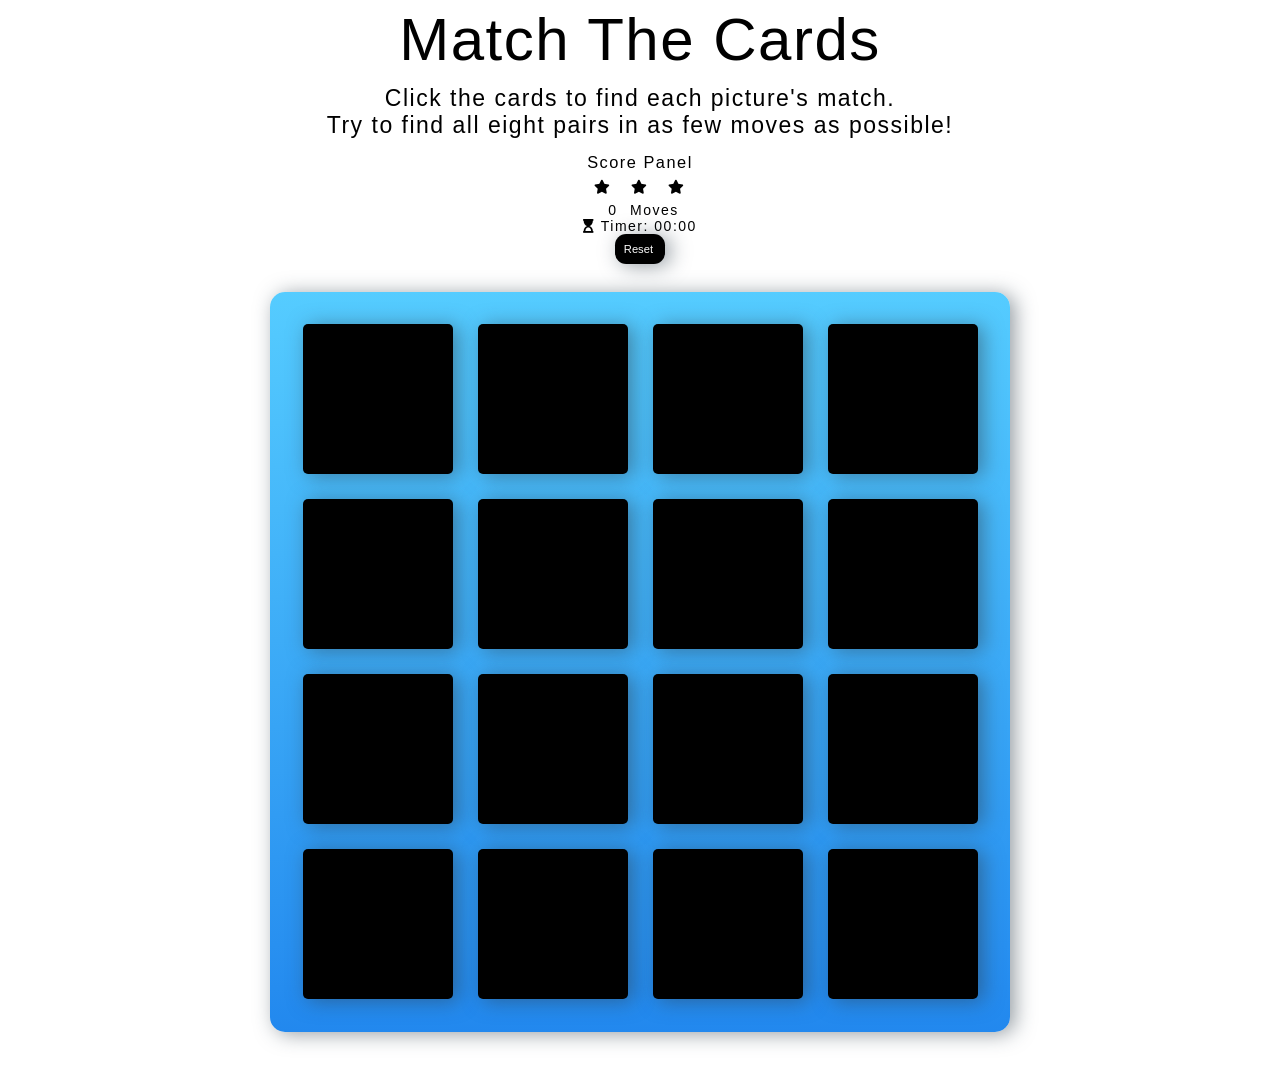
==== index.html @ 48cd899d "Added JS and CSS files, changed memorygame to index.html" ====
<!DOCTYPE html>

<html lang="en">
  <head>
    <meta charset="utf-8" />
    <title>Memory Game</title>

    <!-- CSS -->
    <link
    rel="stylesheet"
    href="./style.css"
    />

    <!-- Font Awesome -->
    <link rel="stylesheet" href="https://use.fontawesome.com/releases/v5.8.1/css/all.css" integrity="sha384-50oBUHEmvpQ+1lW4y57PTFmhCaXp0ML5d60M1M7uH2+nqUivzIebhndOJK28anvf" crossorigin="anonymous">
  </head>

  <body>
    <div class="container">
      <header class="header">
        <h1>Match The Cards</h1><br>
        <p>Click the cards to find each picture's match.<br>
          Try to find all eight pairs in as few moves as possible!
        </p>
      </header>

      <section class="score-panel">
        <h3>Score Panel</h3>
        <ul id="star-rating" class="star-rating">
          <li class="star"><i class="fa fa-star"></i></li>
          <li class="star"><i class="fa fa-star"></i></li>
          <li class="star"><i class="fa fa-star"></i></li>
        </ul>
        <span class="moves-counter">0</span> Moves
        <div class="timer-counter">
          <span class="timer">
            <i class="fa fa-hourglass-start"></i> Timer: 00:00
          </span>
        </div>
        <div class="reset">
          <button class="btn reset-btn">
            Reset
            <i class="fa fa-repeat"></i>
          </button>
        </div>
      </section>

      <!-- Modal -->
      <section class="win-game-modal">
        <div id="modal" class="modal">
          <div class="modal-content">
            <span class="close">&times;</span>
            <h2>Congratulations!</h2>
            <p>You have won the game and found all 8 pairs of cards!</p>
            <img class="modal-img" src="" alt="placeholder" />
            <button class="btn play-again-btn">Play again?</button>
          </div>
        </div>
      </section>

      <ul class="deck"></ul>
    </div>
  </body>

  <script type="text/javascript" src="./index.js"></script>
</html>
---- style.css ----
* {
    margin: 0;
    padding: 0;
}

html {
    box-sizing: border-box;
  }

/* *,
*:: before,
*:: after {
    box-sizing: inherit;
} */

body {
    background: url('');
    font-family: "Open Sans", sans-serif;
    font-size: 62.5%;
    letter-spacing: 1.5px;
    margin: 0;
    text-align: center;
}

.container {
    display: flex;
    justify-content: center;
    align-items: center;
    flex-direction: column;
    margin-top: 0.5em;
}

ul > li {
    list-style: none;
}

.card,
.reset-btn {
    cursor: pointer;
}

.btn {
    border-radius: 1em;
    border: none;
    color: #fff;
    box-shadow: 5px 2px 20px 0 rgba(46, 61, 73, 0.5);
    padding: 0.8em;
}

h1 {
    font-size: 3em;
    font-weight: 400;
}

h2 {
    font-size: 2.5em;
    font-weight: 600;
}

p {
    font-size: 1.6em;
}

h3 {
    font-weight: 400;
}

.score-panel {
    font-size: 1.4em;
    padding: 1em 0 2em;
}

.star-rating > li {
    display: inline-block;
    padding: 0.5em;
}

.moves-counter {
    padding: 0.5em;
}

.reset-btn {
    background: #000;
}

.timer-container {
    background: #fff;
    border-radius: 0.5em;
    color: #000;
    margin: 0.5 em;
    padding: 0.5em;
}

.timer {
    font-size: 1em;
}

.modal {
    display: none;
    position: fixed;
    z-index: 99;
    left: 0;
    top: 0;
    width: 100%;
    height: 100%;
    background-color: rgb(46, 61, 73);
    background-color:  rgba(46, 61, 73, 0.6);
}

.modal-content {
    display: flex;
    flex-direction: column;
    justify-content: center;
    align-items: center;
    background-color: #fff;
    margin: 5% auto;
    border: 0.8em solid #fc4;
    padding-right: 2em;
    width: 80%;
}

.close {
    align-self: flex-end;
    color: #28e;
    font-size: 5em;
}

.close:hover,
.close:focus {
    color: #5cf;
    text-decoration: none;
    cursor: pointer;
}

.modal-img {
    display: inline-block;
    margin: 1em 0 1em;
    width: 20em;
}

p.stats {
    font-weight: 600;
}

p.stats:last-child {
    margin-bottom: 1em;
}

.play-again-btn {
    background: #28e;
    margin-bottom: 1em;
}

.deck {
    background: linear-gradient(to bottom, #5cf, #28e);
    border-radius: 1.5em;
    display: flex;
    flex-wrap: wrap;
    justify-content: space-around;
    align-items: center;
    height: 35em;
    margin-bottom: 6em;
    padding: 0.5em;
    width: 35em;
}

.deck,
.card {
    box-shadow: 5px 2px 20px 0 rgba(46, 61, 73, 0.5);
}

.card {
    background: #000;
    border-radius: 0.5em;
    height: 7em;
    width: 7em;
}

img {
    user-select: none;
    width: 6em;
}

.deck img {
    visibility: hidden;
}

.deck .card.flip {
    background: grey;
    cursor: default;
    transform: rotateY(180deg);
    transition: transform 0.3s linear;
    pointer-events: none;
}

.flip img {
    background: grey;
    visibility: visible;
}

.deck .card.match {
    background: #39d;
    visibility: visible;
    cursor: default;
    animation: pulse 1s;
}

.match img {
    background: #39d;
}

@keyframes pulse {
    0% {
        transform: scale(1);
    }
    80% {
        transform: scale(1.1);
    }
    100% {
        transform: scale(1);
    }
}

@media screen and (min-width: 550px) {
    .deck {
        height: 50em;
        padding: 2em;
        width: 50em;
    }
    .card {
        height: 10em;
        width: 10em;
    }
    .deck img {
        width: 9em;
    }
    .modal-content h2 {
        font-size: 4em;
    }
    .play-again-btn {
        font-size: 1.8em;
    }
}

@media screen and (min-width: 800px) {
    h1 {
        font-size: 6em;
    }
    p {
        font-size: 2.3em;
    }
    .deck {
        height: 70em;
        width: 70em;
    }
    .card {
        height: 15em;
        width: 15em;
    }
    .deck img {
        width: 13em;
    }
    .reset-btn {
        font-size: 0.8em;
    }
    .footer {
        font-size: 1.2em;
    }
    .modal-content h2 {
        font-size: 5em;
}
    .play-again-btn {
        font-size: 2em;
    }
}
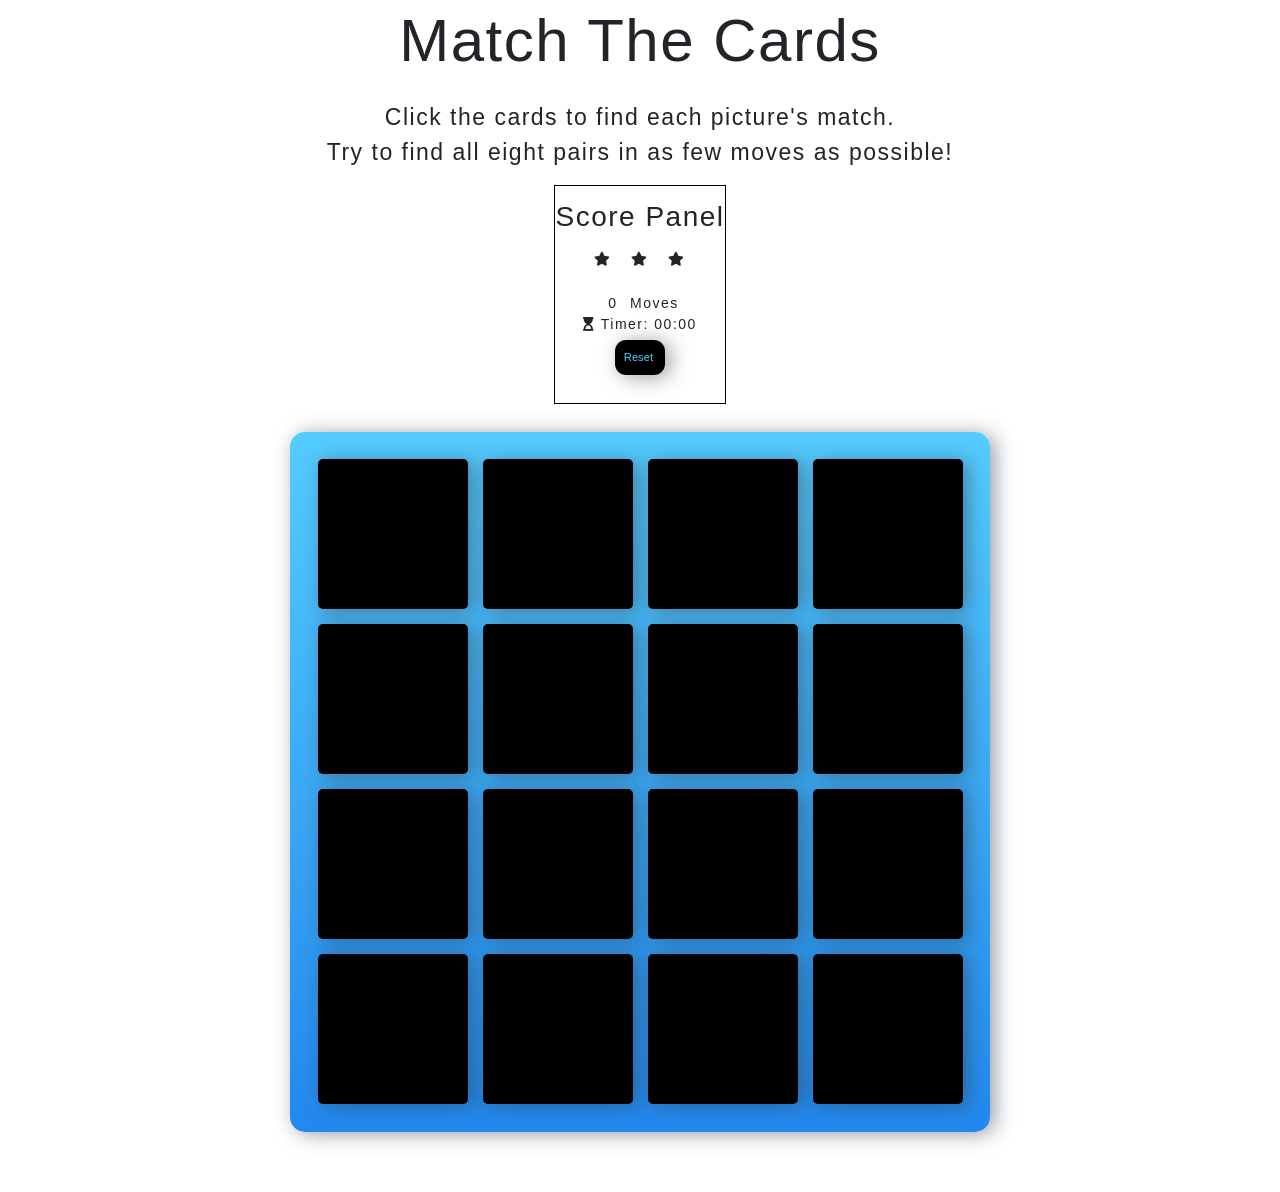
==== commit 7332eb6e: "Linked Bootstrap, minor styling edits" ====
--- a/index.html
+++ b/index.html
@@ -5,21 +5,33 @@
     <meta charset="utf-8" />
     <title>Memory Game</title>
 
-    <!-- CSS -->
+    <!-- Font Awesome -->
     <link
-    rel="stylesheet"
-    href="./style.css"
+      rel="stylesheet"
+      href="https://use.fontawesome.com/releases/v5.8.1/css/all.css"
+      integrity="sha384-50oBUHEmvpQ+1lW4y57PTFmhCaXp0ML5d60M1M7uH2+nqUivzIebhndOJK28anvf"
+      crossorigin="anonymous"
     />
 
-    <!-- Font Awesome -->
-    <link rel="stylesheet" href="https://use.fontawesome.com/releases/v5.8.1/css/all.css" integrity="sha384-50oBUHEmvpQ+1lW4y57PTFmhCaXp0ML5d60M1M7uH2+nqUivzIebhndOJK28anvf" crossorigin="anonymous">
+    <!-- Bootstrap -->
+    <link
+      rel="stylesheet"
+      href="https://stackpath.bootstrapcdn.com/bootstrap/4.3.1/css/bootstrap.min.css"
+      integrity="sha384-ggOyR0iXCbMQv3Xipma34MD+dH/1fQ784/j6cY/iJTQUOhcWr7x9JvoRxT2MZw1T"
+      crossorigin="anonymous"
+    />
+
+    <!-- CSS -->
+    <link rel="stylesheet" href="./style.css" />
   </head>
 
   <body>
-    <div class="container">
+    <div class="container2">
       <header class="header">
-        <h1>Match The Cards</h1><br>
-        <p>Click the cards to find each picture's match.<br>
+        <h1>Match The Cards</h1>
+        <br />
+        <p>
+          Click the cards to find each picture's match.<br />
           Try to find all eight pairs in as few moves as possible!
         </p>
       </header>
--- a/style.css
+++ b/style.css
@@ -22,7 +22,7 @@
     text-align: center;
 }
 
-.container {
+.container2 {
     display: flex;
     justify-content: center;
     align-items: center;
@@ -42,7 +42,7 @@
 .btn {
     border-radius: 1em;
     border: none;
-    color: #fff;
+    color: #000;
     box-shadow: 5px 2px 20px 0 rgba(46, 61, 73, 0.5);
     padding: 0.8em;
 }
@@ -68,6 +68,8 @@
 .score-panel {
     font-size: 1.4em;
     padding: 1em 0 2em;
+    border: solid 1px #000;
+    margin-bottom: 2em;
 }
 
 .star-rating > li {
@@ -80,7 +82,9 @@
 }
 
 .reset-btn {
+    margin-top: 0.5em;
     background: #000;
+    color: #5cf;
 }
 
 .timer-container {
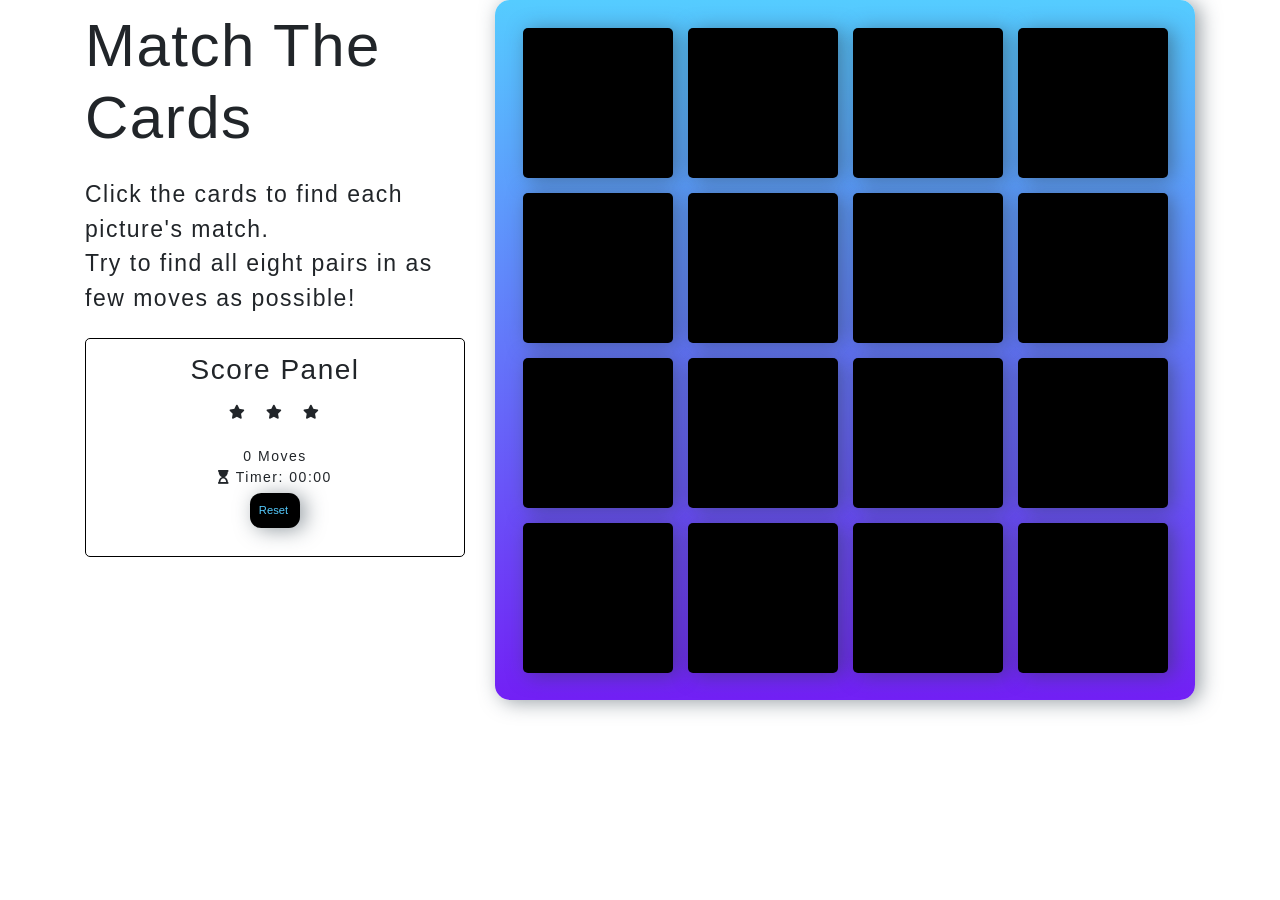
==== commit e6bdda53: "Changed grid layout" ====
--- a/index.html
+++ b/index.html
@@ -3,7 +3,7 @@
 <html lang="en">
   <head>
     <meta charset="utf-8" />
-    <title>Memory Game</title>
+    <title>Match The Cards</title>
 
     <!-- Font Awesome -->
     <link
@@ -19,14 +19,17 @@
       href="https://stackpath.bootstrapcdn.com/bootstrap/4.3.1/css/bootstrap.min.css"
       integrity="sha384-ggOyR0iXCbMQv3Xipma34MD+dH/1fQ784/j6cY/iJTQUOhcWr7x9JvoRxT2MZw1T"
       crossorigin="anonymous"
-    />
+    /> 
 
     <!-- CSS -->
     <link rel="stylesheet" href="./style.css" />
   </head>
 
   <body>
-    <div class="container2">
+    <!-- <div class="container2"> -->
+      <div class="container">
+        <div class="row">
+          <div class="col">
       <header class="header">
         <h1>Match The Cards</h1>
         <br />
@@ -35,7 +38,7 @@
           Try to find all eight pairs in as few moves as possible!
         </p>
       </header>
-
+      
       <section class="score-panel">
         <h3>Score Panel</h3>
         <ul id="star-rating" class="star-rating">
@@ -56,6 +59,15 @@
           </button>
         </div>
       </section>
+    </div>
+
+    <div class="col">
+      <ul class="deck"></ul>
+    </div>
+
+</div>
+
+
 
       <!-- Modal -->
       <section class="win-game-modal">
@@ -70,7 +82,8 @@
         </div>
       </section>
 
-      <ul class="deck"></ul>
+      
+    </div>
     </div>
   </body>
 
--- a/style.css
+++ b/style.css
@@ -19,7 +19,7 @@
     font-size: 62.5%;
     letter-spacing: 1.5px;
     margin: 0;
-    text-align: center;
+    /* text-align: center; */
 }
 
 .container2 {
@@ -47,6 +47,10 @@
     padding: 0.8em;
 }
 
+header {
+    margin-top: 1em;
+}
+
 h1 {
     font-size: 3em;
     font-weight: 400;
@@ -58,6 +62,7 @@
 }
 
 p {
+    margin-bottom: 1em;
     font-size: 1.6em;
 }
 
@@ -67,9 +72,10 @@
 
 .score-panel {
     font-size: 1.4em;
-    padding: 1em 0 2em;
+    padding: 1em 2em 2em;
     border: solid 1px #000;
     margin-bottom: 2em;
+    border-radius: 5px;
 }
 
 .star-rating > li {
@@ -77,9 +83,6 @@
     padding: 0.5em;
 }
 
-.moves-counter {
-    padding: 0.5em;
-}
 
 .reset-btn {
     margin-top: 0.5em;
@@ -156,7 +159,7 @@
 }
 
 .deck {
-    background: linear-gradient(to bottom, #5cf, #28e);
+    background: linear-gradient(to bottom, #5cf, rgb(114, 32, 245));
     border-radius: 1.5em;
     display: flex;
     flex-wrap: wrap;
@@ -244,6 +247,9 @@
     .play-again-btn {
         font-size: 1.8em;
     }
+    .score-panel {
+        text-align: center;
+    }
 }
 
 @media screen and (min-width: 800px) {
